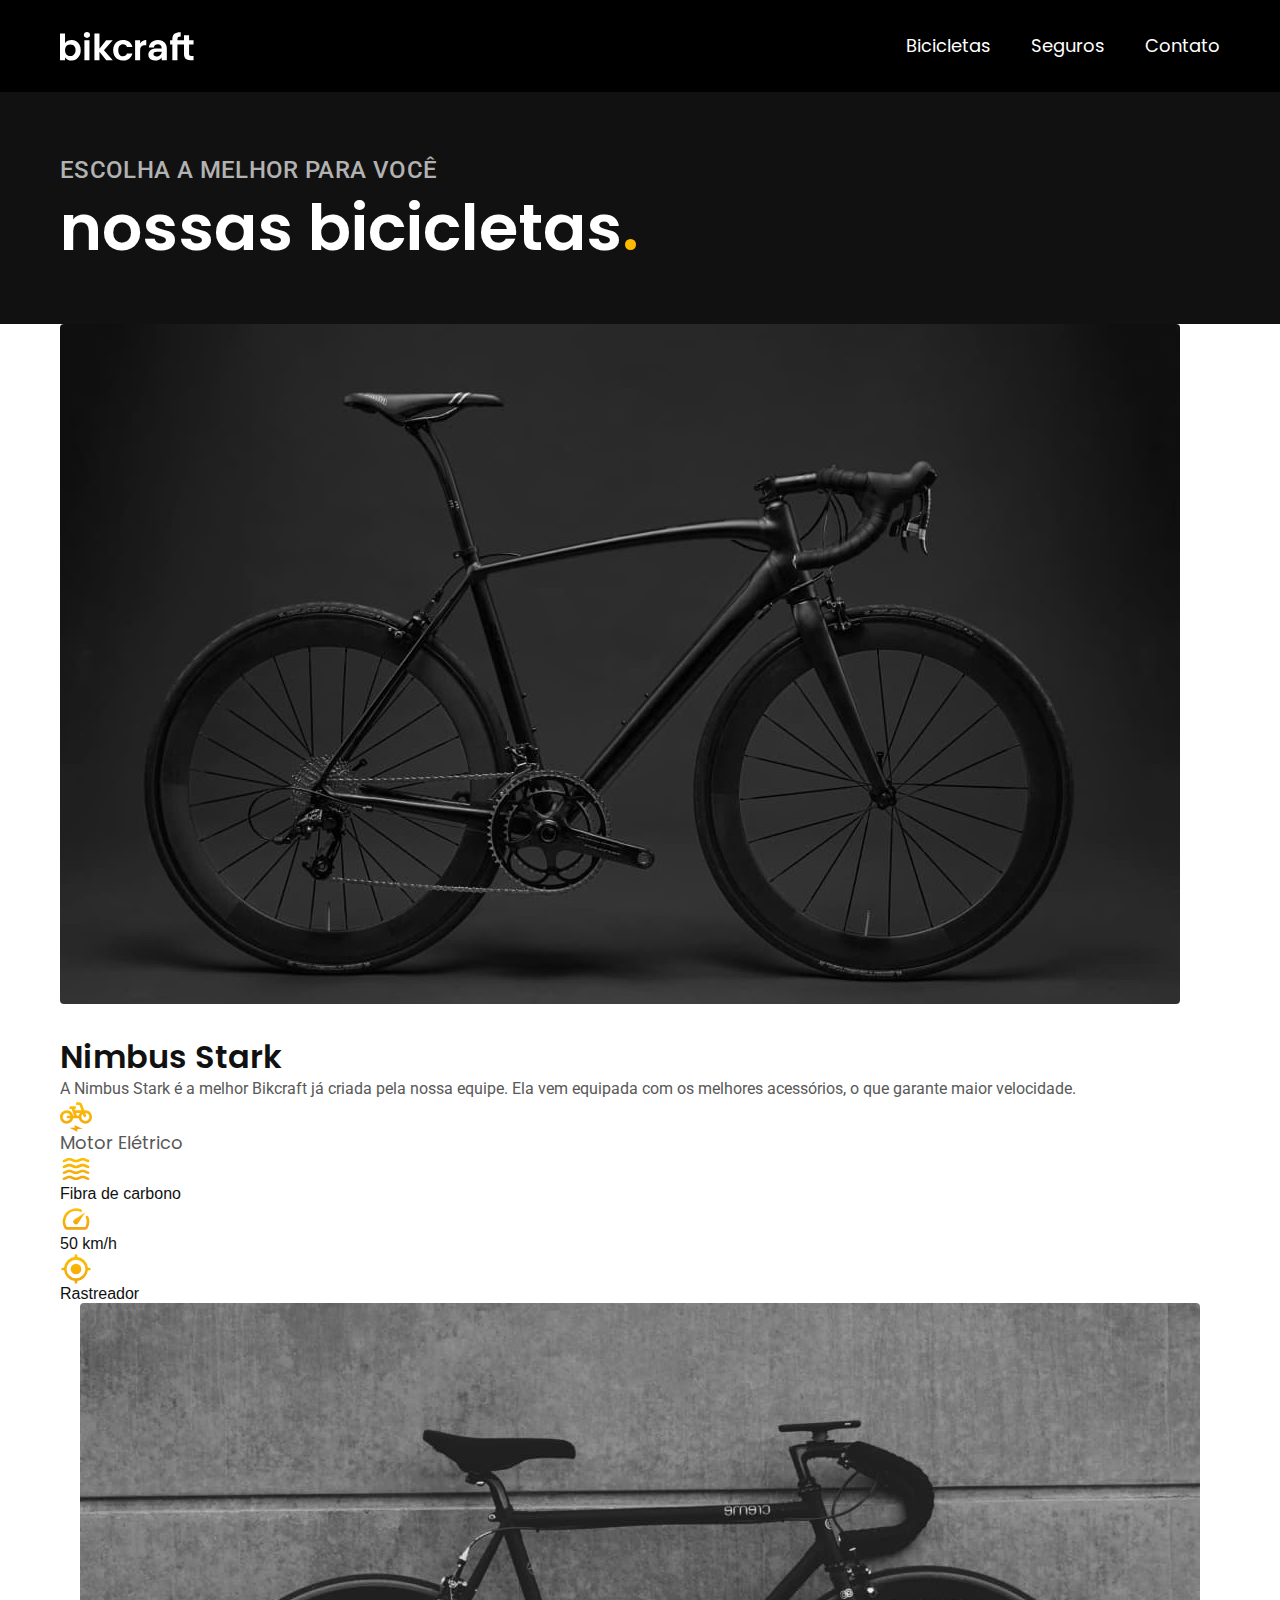
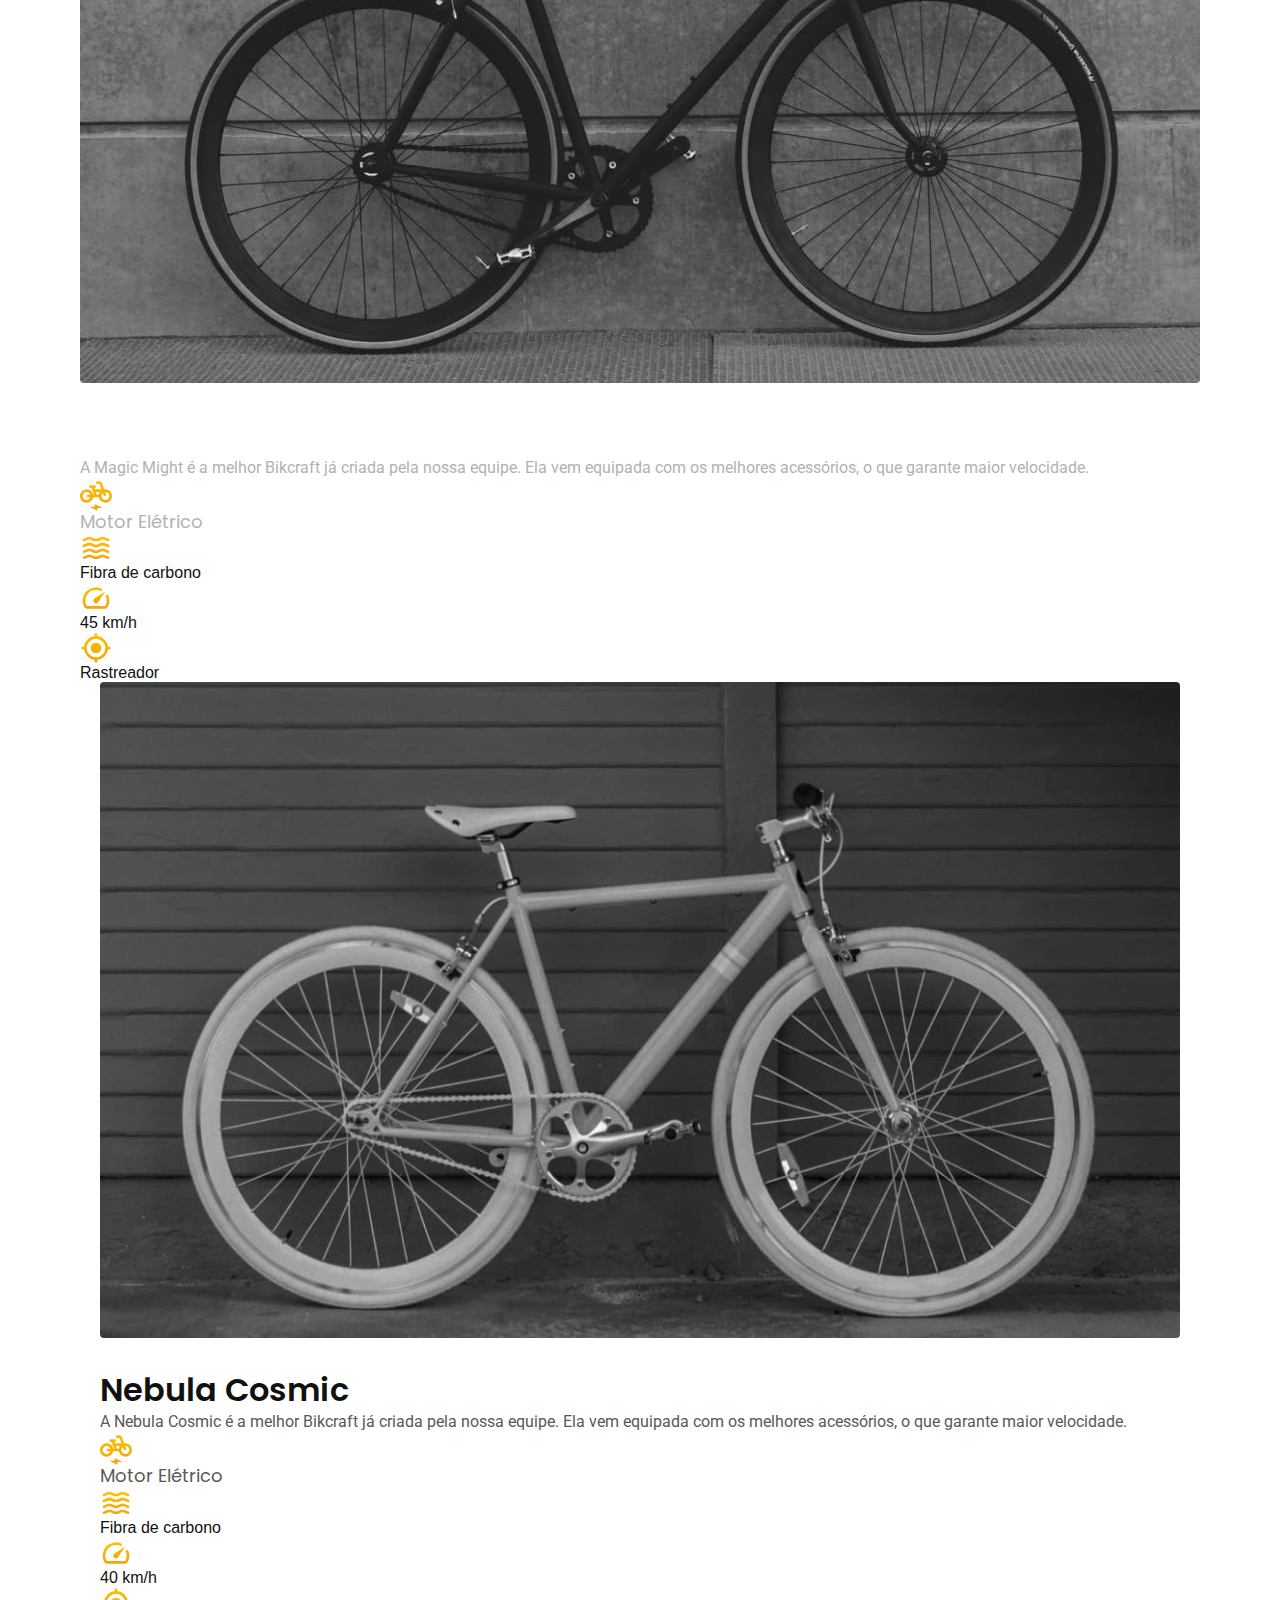
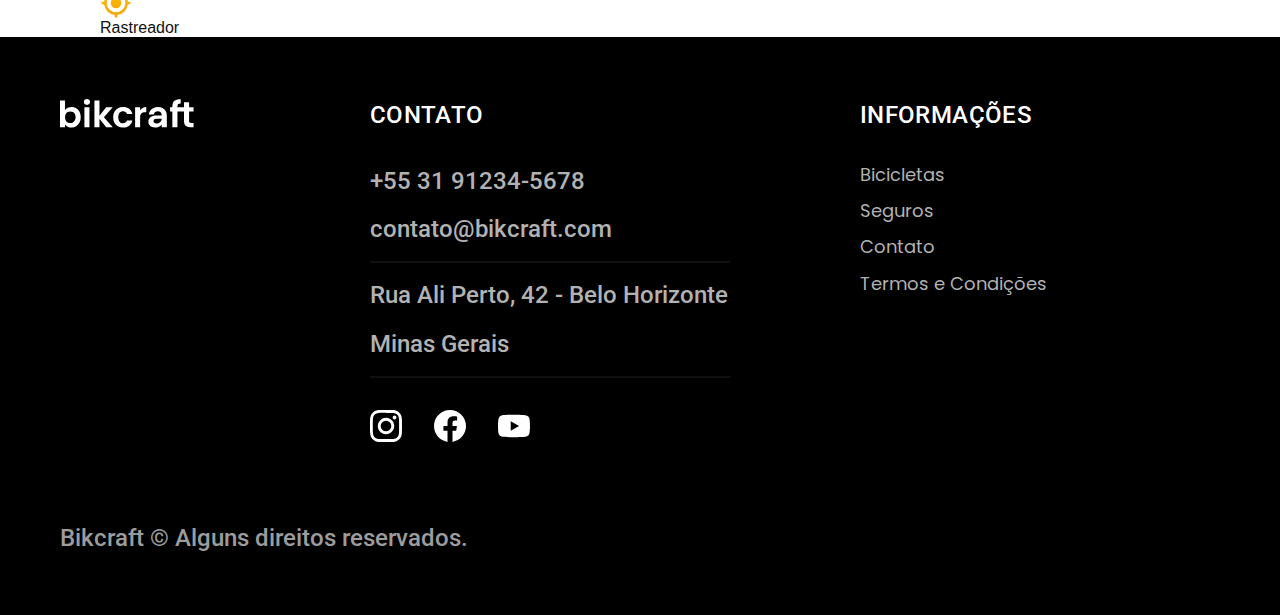
==== bicicletas.html @ cd5668ca "bicicletas-1" ====
<!DOCTYPE html>
<html lang="pt-br">

<head>
  <meta charset="UTF-8">
  <meta http-equiv="X-UA-Compatible" content="IE=edge">
  <meta name="viewport" content="width=device-width, initial-scale=1.0">
  <title>Bicicletas | Bikcraft</title>
  <meta name="description" content="Bicicletas.">

  <link rel="stylesheet" href="./css/style.css">

  <link rel="preconnect" href="https://fonts.googleapis.com">
  <link rel="preconnect" href="https://fonts.gstatic.com" crossorigin>
  <link href="https://fonts.googleapis.com/css2?family=Merriweather:ital,wght@1,900&family=Poppins:wght@400;600&family=Roboto:wght@400;500&display=swap" rel="stylesheet">

</head>

<body id="bicicletas">
  <header class="header-bg">
    <div class="header container">
      <a href="./">
        <img src="./svg-patrocinio/bikcraft.svg" alt="bikcraft">
      </a>

      <nav aria-label="primaria">
        <ul class="header-menu font-1-m cor-0">
          <li><a href="./bicicletas.html">Bicicletas</a></li>
          <li><a href="./seguros.html">Seguros</a></li>
          <li><a href="./contato.html">Contato</a></li>
        </ul>
      </nav>
    </div>
  </header>

  <main>
    <div class="titulo-bg">
      <div class="titulo container">
        <p class="font-2-l-b cor-5">Escolha a melhor para você</p>
        <h1 class="font-1-xxl cor-0">nossas bicicletas<span class="cor-p1">.</span></h1>
      </div>
    </div>

    <div class="bicicletas-bg">
      <div class="bicicletas container">
        <div class="bicicletas-imagem">
          <img src="./img-bicicletas/nimbus.jpg" alt="Bicicleta preta">
          <span class="font-2-m cor-0">R$ 4999</span>
        </div>
        <div class="bicicletas-conteudo">
          <h2 class="font-1-xl">Nimbus Stark</h2>
          <p class="font-2-s cor-8">A Nimbus Stark é a melhor Bikcraft já criada pela nossa equipe. Ela vem equipada com os melhores acessórios, o que garante maior velocidade.</p>
          <ul class="font-1-m cor-8">
            <li><img src="./svg-icone-vantagens/eletrica.svg" alt="">Motor Elétrico</li>
          </ul>
          <ul>
            <li><img src="./svg-icone-vantagens/carbono.svg" alt="">Fibra de carbono</li>
          </ul>
          <ul>
            <li><img src="./svg-icone-vantagens/velocidade.svg" alt="">50 km/h</li>
          </ul>
          <ul>
            <li><img src="./svg-icone-vantagens/rastreador.svg" alt="">Rastreador</li>
          </ul>

        </div>

        <div class="bicicletas-bg">
          <div class="bicicletas container">
            <div class="bicicletas-imagem">
              <img src="./img-bicicletas/magic.jpg" alt="Bicicleta preta">
              <span class="font-2-m cor-0">R$ 2499</span>
            </div>
            <div class="bicicletas-conteudo">
              <h2 class="font-1-xl cor-0">Magic Might</h2>
              <p class="font-2-s cor-5">A Magic Might é a melhor Bikcraft já criada pela nossa equipe. Ela vem equipada com os melhores acessórios, o que garante maior velocidade.</p>
              <ul class="font-1-m cor-5">
                <li><img src="./svg-icone-vantagens/eletrica.svg" alt="">Motor Elétrico</li>
              </ul>
              <ul>
                <li><img src="./svg-icone-vantagens/carbono.svg" alt="">Fibra de carbono</li>
              </ul>
              <ul>
                <li><img src="./svg-icone-vantagens/velocidade.svg" alt="">45 km/h</li>
              </ul>
              <ul>
                <li><img src="./svg-icone-vantagens/rastreador.svg" alt="">Rastreador</li>
              </ul>

            </div>

            <div class="bicicletas-bg">
              <div class="bicicletas container">
                <div class="bicicletas-imagem">
                  <img src="./img-bicicletas/nebula.jpg" alt="Bicicleta preta">
                  <span class="font-2-m cor-0">R$ 3999</span>
                </div>
                <div class="bicicletas-conteudo">
                  <h2 class="font-1-xl">Nebula Cosmic</h2>
                  <p class="font-2-s cor-8">A Nebula Cosmic é a melhor Bikcraft já criada pela nossa equipe. Ela vem equipada com os melhores acessórios, o que garante maior velocidade.</p>
                  <ul class="font-1-m cor-8">
                    <li><img src="./svg-icone-vantagens/eletrica.svg" alt="">Motor Elétrico</li>
                  </ul>
                  <ul>
                    <li><img src="./svg-icone-vantagens/carbono.svg" alt="">Fibra de carbono</li>
                  </ul>
                  <ul>
                    <li><img src="./svg-icone-vantagens/velocidade.svg" alt="">40 km/h</li>
                  </ul>
                  <ul>
                    <li><img src="./svg-icone-vantagens/rastreador.svg" alt="">Rastreador</li>
                  </ul>

                </div>

              </div>
            </div>

  </main>

  <footer class="footer-bg">
    <div class="footer container">
      <img src="./svg-patrocinio/bikcraft.svg" alt="Bikcraft">
      <div class="footer-contato">
        <h3 class="font-2-l-b cor-0">Contato </h3>
        <ul class="cor-5 font-2-m">
          <li><a href="tell:+5531912345678">+55 31 91234-5678</a></li>
          <li><a href="mailto:contato@bikcraft.com">contato@bikcraft.com</a></li>
          <li>Rua Ali Perto, 42 - Belo Horizonte</li>
          <li>Minas Gerais</li>
        </ul>
        <div class="footer-redes">
          <a href="./">
            <img src="./svg-icone-info/instagram.svg" alt="Instagram">
          </a>
          <a href=" ./">
            <img src="./svg-icone-info/facebook.svg" alt="Facebook">
          </a>
          <a href=" ./">
            <img src="./svg-icone-info/youtube.svg" alt="YouTube">
          </a>
        </div>
      </div>
      <div class="footer-informacoes">
        <h3 class="font-2-l-b cor-0">Informações</h3>
        <nav>
          <ul class="font-1-m cor-5">
            <li><a href="./bicicletas.html">Bicicletas</a></li>
            <li><a href="./seguros.html">Seguros</a></li>
            <li><a href="./contato.html">Contato</a></li>
            <li><a href="./termos.html">Termos e Condições</a></li>
          </ul>
        </nav>
      </div>
      <p class="footer-copy font-2-m cor-6">Bikcraft © Alguns direitos reservados.</p>
    </div>
  </footer>

</body>

</html>
---- css/style.css ----
@import url(./global/global.css);
@import url(./utilidades/tipografia.css);
@import url(./utilidades/cores.css);
@import url(./global/header.css);
@import url(./global/footer.css);
@import url(./utilidades/componentes.css);
@import url(./home/introducao.css);
@import url(./home/tecnologia.css);
@import url(./home/parceiros.css);
@import url(./home/depoimento.css);
@import url(./bicicletas/bicicletas-lista.css);
@import url(./bicicletas/bicicletas.css);
@import url(./seguros/seguros.css);
@import url(./termos/termos.css);
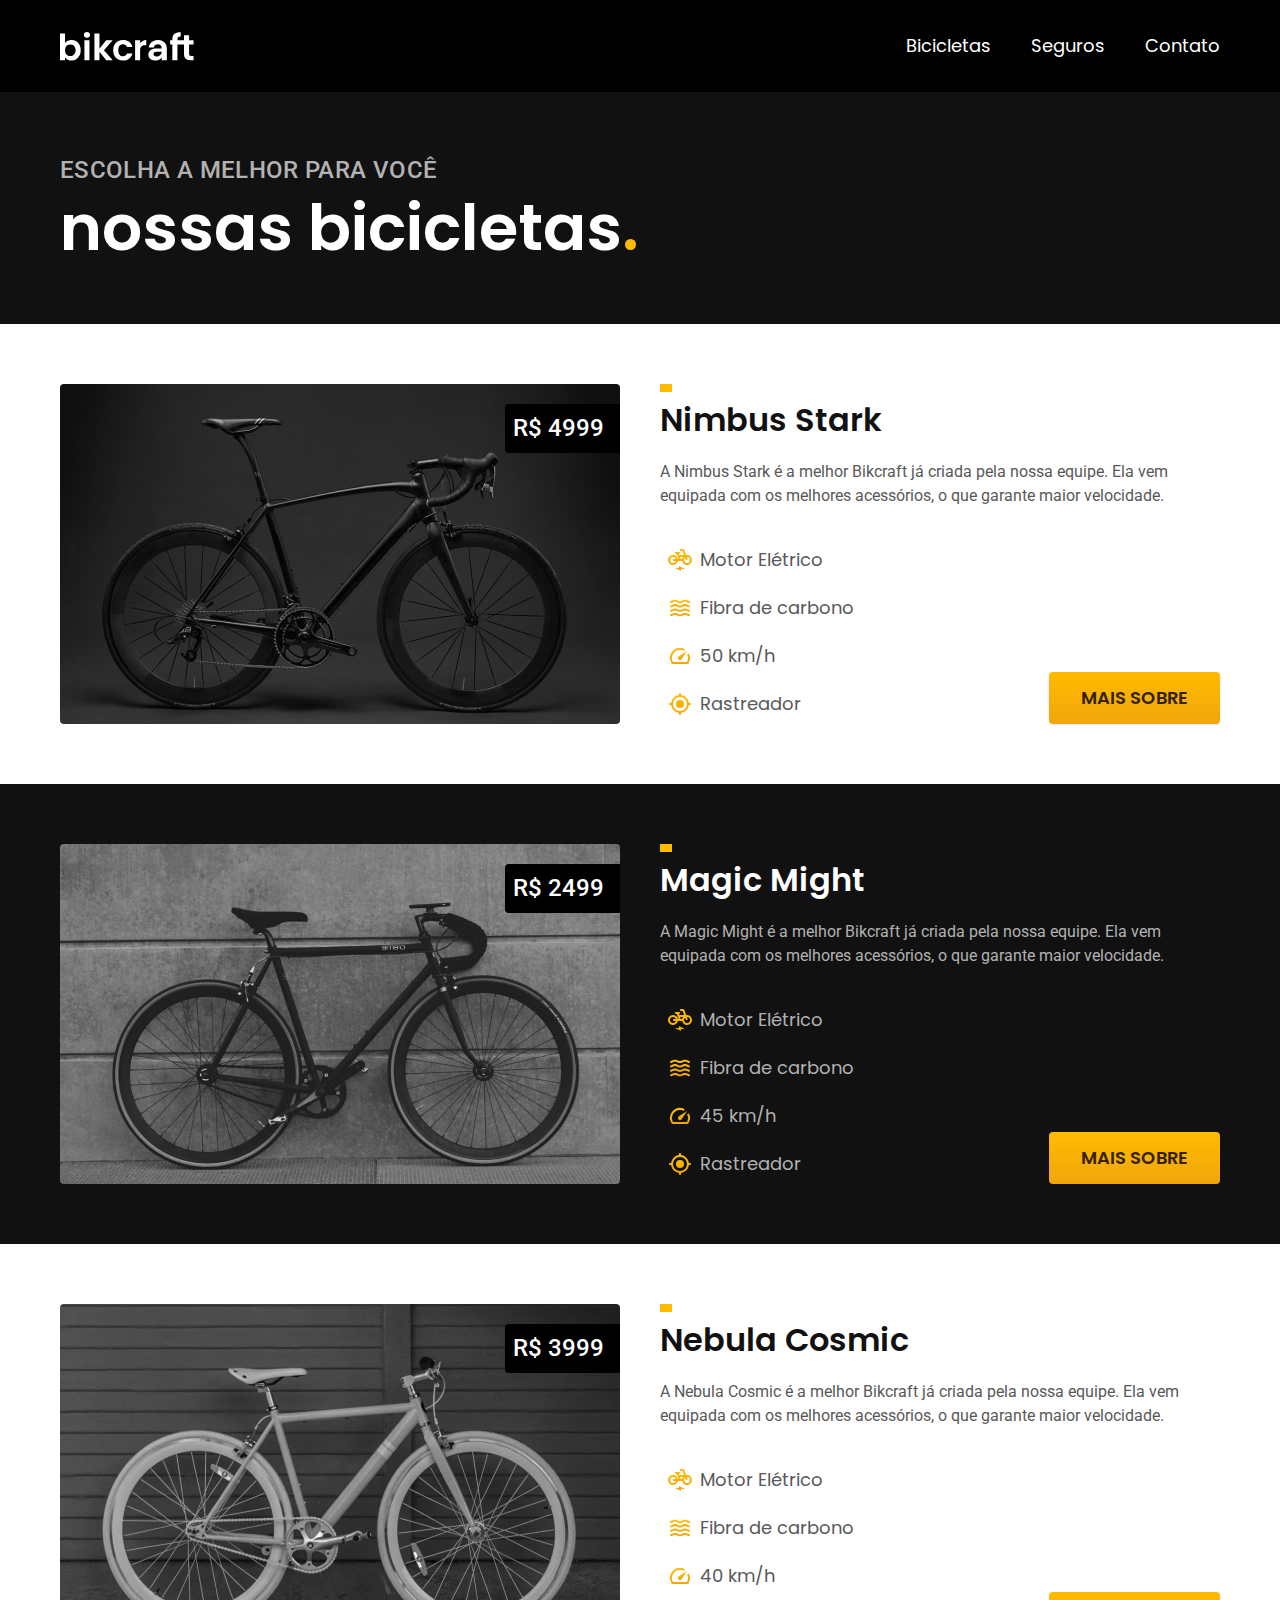
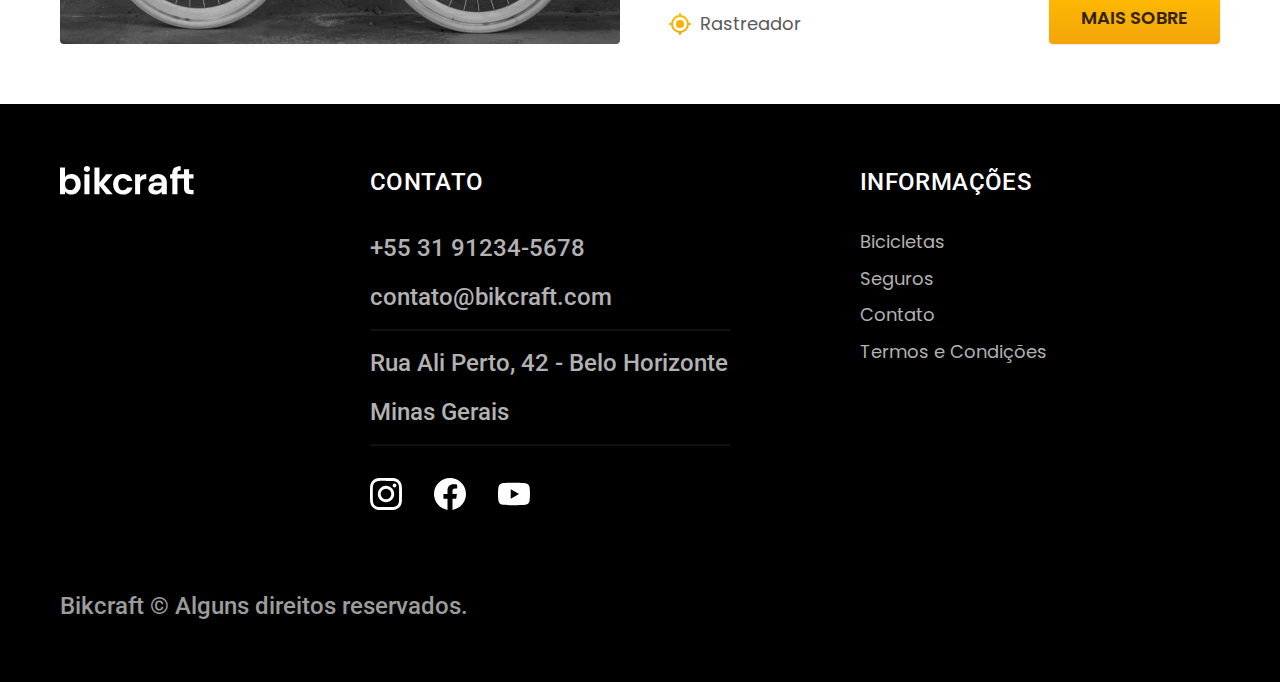
==== commit 1bdb70fa: "bicicletas2" ====
--- a/bicicletas.html
+++ b/bicicletas.html
@@ -41,80 +41,83 @@
       </div>
     </div>
 
+
+    <div class="bicicletas container">
+      <div class="bicicletas-imagem">
+        <img src="./img-bicicletas/nimbus.jpg" alt="Bicicleta preta">
+        <span class="font-2-m cor-0">R$ 4999</span>
+      </div>
+      <div class="bicicletas-conteudo">
+        <h2 class="font-1-xl">Nimbus Stark</h2>
+        <p class="font-2-s cor-8">A Nimbus Stark é a melhor Bikcraft já criada pela nossa equipe. Ela vem equipada com os melhores acessórios, o que garante maior velocidade.</p>
+        <ul class="font-1-m cor-8">
+          <li><img src="./svg-icone-vantagens/eletrica.svg" alt="">Motor Elétrico</li>
+
+          <li><img src="./svg-icone-vantagens/carbono.svg" alt="">Fibra de carbono</li>
+
+          <li><img src="./svg-icone-vantagens/velocidade.svg" alt="">50 km/h</li>
+
+          <li><img src="./svg-icone-vantagens/rastreador.svg" alt="">Rastreador</li>
+        </ul>
+
+        <a class="botao seta" href="./bicicletas/nimbus.html">Mais Sobre</a>
+
+      </div>
+    </div>
+
+
     <div class="bicicletas-bg">
       <div class="bicicletas container">
         <div class="bicicletas-imagem">
-          <img src="./img-bicicletas/nimbus.jpg" alt="Bicicleta preta">
-          <span class="font-2-m cor-0">R$ 4999</span>
+          <img src="./img-bicicletas/magic.jpg" alt="Bicicleta preta">
+          <span class="font-2-m cor-0">R$ 2499</span>
         </div>
         <div class="bicicletas-conteudo">
-          <h2 class="font-1-xl">Nimbus Stark</h2>
-          <p class="font-2-s cor-8">A Nimbus Stark é a melhor Bikcraft já criada pela nossa equipe. Ela vem equipada com os melhores acessórios, o que garante maior velocidade.</p>
-          <ul class="font-1-m cor-8">
+          <h2 class="font-1-xl cor-0">Magic Might</h2>
+          <p class="font-2-s cor-5">A Magic Might é a melhor Bikcraft já criada pela nossa equipe. Ela vem equipada com os melhores acessórios, o que garante maior velocidade.</p>
+          <ul class="font-1-m cor-5">
             <li><img src="./svg-icone-vantagens/eletrica.svg" alt="">Motor Elétrico</li>
-          </ul>
-          <ul>
+
             <li><img src="./svg-icone-vantagens/carbono.svg" alt="">Fibra de carbono</li>
-          </ul>
-          <ul>
-            <li><img src="./svg-icone-vantagens/velocidade.svg" alt="">50 km/h</li>
-          </ul>
-          <ul>
+
+            <li><img src="./svg-icone-vantagens/velocidade.svg" alt="">45 km/h</li>
+
             <li><img src="./svg-icone-vantagens/rastreador.svg" alt="">Rastreador</li>
           </ul>
 
+          <a class="botao seta" href="./bicicletas/magic.html">Mais Sobre</a>
+
         </div>
+      </div>
+    </div>
 
-        <div class="bicicletas-bg">
-          <div class="bicicletas container">
-            <div class="bicicletas-imagem">
-              <img src="./img-bicicletas/magic.jpg" alt="Bicicleta preta">
-              <span class="font-2-m cor-0">R$ 2499</span>
-            </div>
-            <div class="bicicletas-conteudo">
-              <h2 class="font-1-xl cor-0">Magic Might</h2>
-              <p class="font-2-s cor-5">A Magic Might é a melhor Bikcraft já criada pela nossa equipe. Ela vem equipada com os melhores acessórios, o que garante maior velocidade.</p>
-              <ul class="font-1-m cor-5">
-                <li><img src="./svg-icone-vantagens/eletrica.svg" alt="">Motor Elétrico</li>
-              </ul>
-              <ul>
-                <li><img src="./svg-icone-vantagens/carbono.svg" alt="">Fibra de carbono</li>
-              </ul>
-              <ul>
-                <li><img src="./svg-icone-vantagens/velocidade.svg" alt="">45 km/h</li>
-              </ul>
-              <ul>
-                <li><img src="./svg-icone-vantagens/rastreador.svg" alt="">Rastreador</li>
-              </ul>
 
-            </div>
 
-            <div class="bicicletas-bg">
-              <div class="bicicletas container">
-                <div class="bicicletas-imagem">
-                  <img src="./img-bicicletas/nebula.jpg" alt="Bicicleta preta">
-                  <span class="font-2-m cor-0">R$ 3999</span>
-                </div>
-                <div class="bicicletas-conteudo">
-                  <h2 class="font-1-xl">Nebula Cosmic</h2>
-                  <p class="font-2-s cor-8">A Nebula Cosmic é a melhor Bikcraft já criada pela nossa equipe. Ela vem equipada com os melhores acessórios, o que garante maior velocidade.</p>
-                  <ul class="font-1-m cor-8">
-                    <li><img src="./svg-icone-vantagens/eletrica.svg" alt="">Motor Elétrico</li>
-                  </ul>
-                  <ul>
-                    <li><img src="./svg-icone-vantagens/carbono.svg" alt="">Fibra de carbono</li>
-                  </ul>
-                  <ul>
-                    <li><img src="./svg-icone-vantagens/velocidade.svg" alt="">40 km/h</li>
-                  </ul>
-                  <ul>
-                    <li><img src="./svg-icone-vantagens/rastreador.svg" alt="">Rastreador</li>
-                  </ul>
 
-                </div>
+    <div class="bicicletas container">
+      <div class="bicicletas-imagem">
+        <img src="./img-bicicletas/nebula.jpg" alt="Bicicleta preta">
+        <span class="font-2-m cor-0">R$ 3999</span>
+      </div>
+      <div class="bicicletas-conteudo">
+        <h2 class="font-1-xl">Nebula Cosmic</h2>
+        <p class="font-2-s cor-8">A Nebula Cosmic é a melhor Bikcraft já criada pela nossa equipe. Ela vem equipada com os melhores acessórios, o que garante maior velocidade.</p>
+        <ul class="font-1-m cor-8">
+          <li><img src="./svg-icone-vantagens/eletrica.svg" alt="">Motor Elétrico</li>
 
-              </div>
-            </div>
+          <li><img src="./svg-icone-vantagens/carbono.svg" alt="">Fibra de carbono</li>
+
+          <li><img src="./svg-icone-vantagens/velocidade.svg" alt="">40 km/h</li>
+
+          <li><img src="./svg-icone-vantagens/rastreador.svg" alt="">Rastreador</li>
+        </ul>
+
+        <a class="botao seta" href="./bicicletas/nebula.html">Mais Sobre</a>
+
+      </div>
+
+    </div>
+
 
   </main>
 
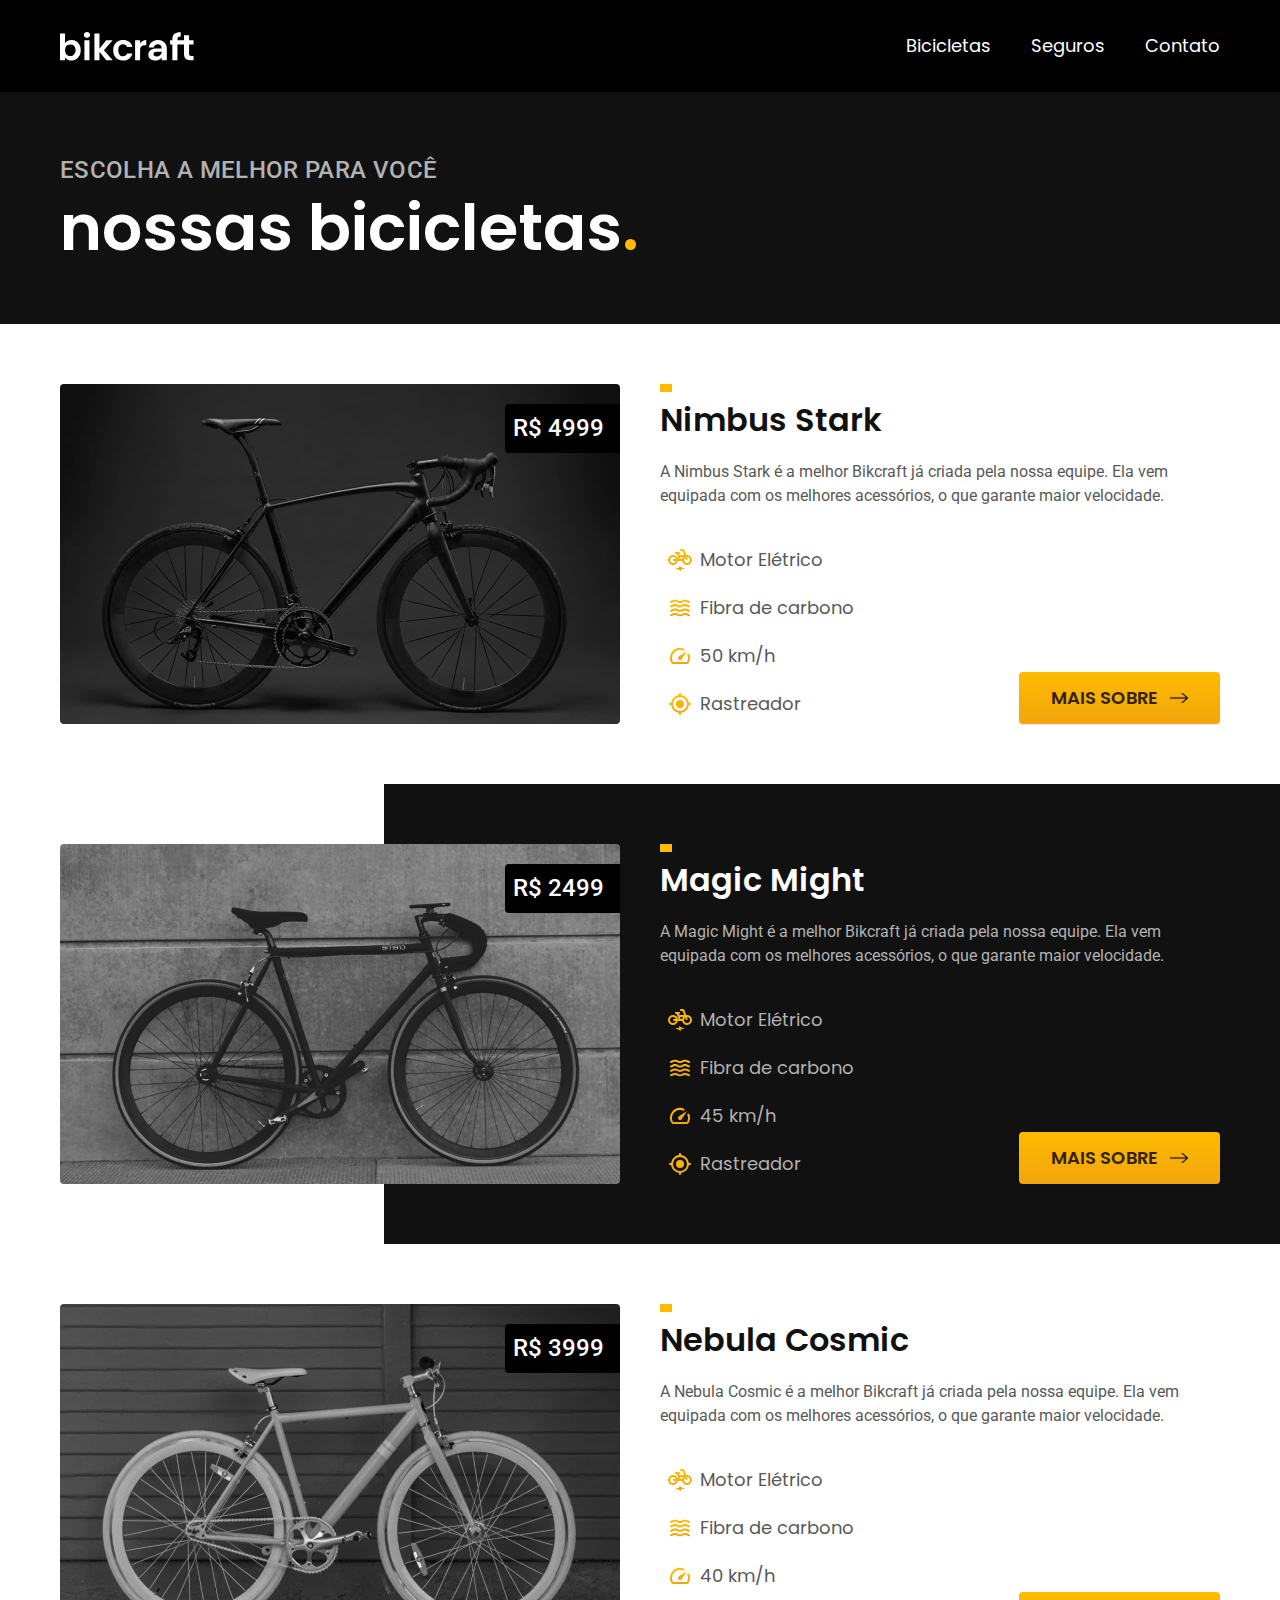
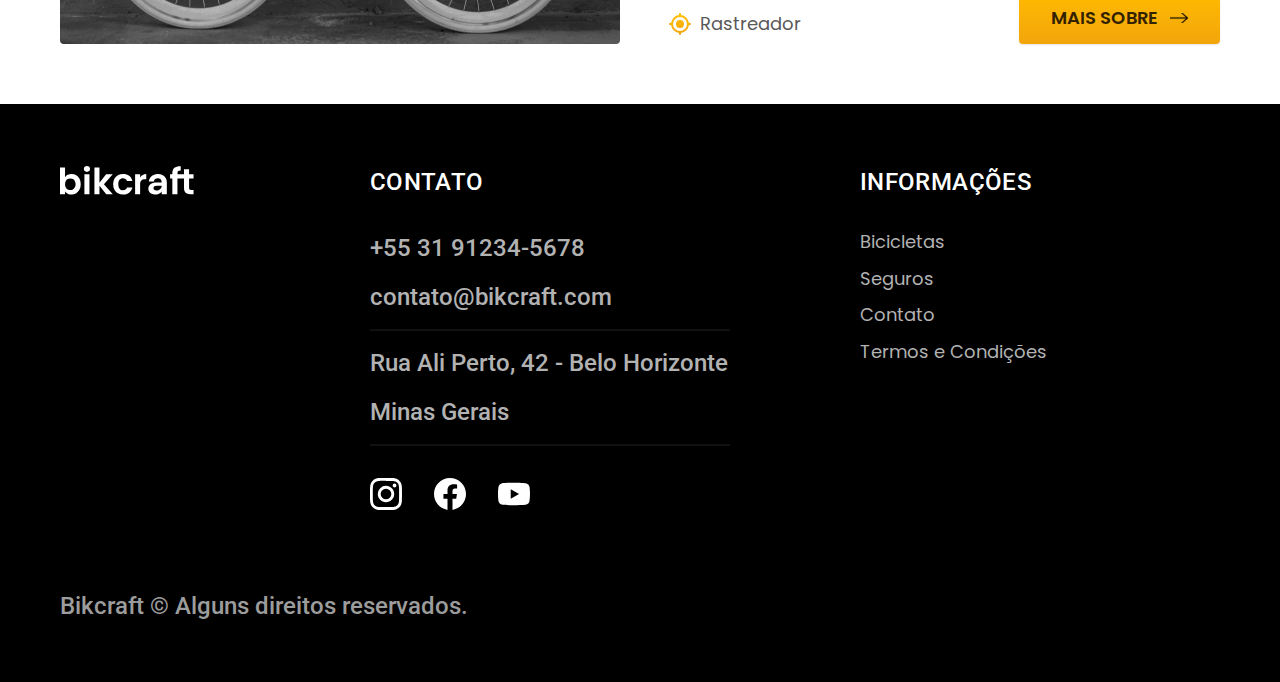
==== commit 5927bef8: "otimizacoes" ====
--- a/bicicletas.html
+++ b/bicicletas.html
@@ -8,6 +8,7 @@
   <title>Bicicletas | Bikcraft</title>
   <meta name="description" content="Bicicletas.">
 
+  <link rel="preload" href="./css/style.css" as="style">
   <link rel="stylesheet" href="./css/style.css">
 
   <link rel="preconnect" href="https://fonts.googleapis.com">
@@ -20,7 +21,7 @@
   <header class="header-bg">
     <div class="header container">
       <a href="./">
-        <img src="./svg-patrocinio/bikcraft.svg" alt="bikcraft">
+        <img src="./svg-patrocinio/bikcraft.svg" width="136" height="32" alt="bikcraft">
       </a>
 
       <nav aria-label="primaria">
@@ -44,20 +45,20 @@
 
     <div class="bicicletas container">
       <div class="bicicletas-imagem">
-        <img src="./img-bicicletas/nimbus.jpg" alt="Bicicleta preta">
+        <img src="./img-bicicletas/nimbus.jpg" width="1120" height="680" alt="Bicicleta preta">
         <span class="font-2-m cor-0">R$ 4999</span>
       </div>
       <div class="bicicletas-conteudo">
         <h2 class="font-1-xl">Nimbus Stark</h2>
         <p class="font-2-s cor-8">A Nimbus Stark é a melhor Bikcraft já criada pela nossa equipe. Ela vem equipada com os melhores acessórios, o que garante maior velocidade.</p>
         <ul class="font-1-m cor-8">
-          <li><img src="./svg-icone-vantagens/eletrica.svg" alt="">Motor Elétrico</li>
+          <li><img src="./svg-icone-vantagens/eletrica.svg" width="24" height="24" alt="">Motor Elétrico</li>
 
-          <li><img src="./svg-icone-vantagens/carbono.svg" alt="">Fibra de carbono</li>
+          <li><img src="./svg-icone-vantagens/carbono.svg" width="24" height="24" alt="">Fibra de carbono</li>
 
-          <li><img src="./svg-icone-vantagens/velocidade.svg" alt="">50 km/h</li>
+          <li><img src="./svg-icone-vantagens/velocidade.svg" width="24" height="24" alt="">50 km/h</li>
 
-          <li><img src="./svg-icone-vantagens/rastreador.svg" alt="">Rastreador</li>
+          <li><img src="./svg-icone-vantagens/rastreador.svg" width="24" height="24" alt="">Rastreador</li>
         </ul>
 
         <a class="botao seta" href="./bicicletas/nimbus.html">Mais Sobre</a>
@@ -69,20 +70,20 @@
     <div class="bicicletas-bg">
       <div class="bicicletas container">
         <div class="bicicletas-imagem">
-          <img src="./img-bicicletas/magic.jpg" alt="Bicicleta preta">
+          <img src="./img-bicicletas/magic.jpg" width="1120" height="680" alt="Bicicleta preta">
           <span class="font-2-m cor-0">R$ 2499</span>
         </div>
         <div class="bicicletas-conteudo">
           <h2 class="font-1-xl cor-0">Magic Might</h2>
           <p class="font-2-s cor-5">A Magic Might é a melhor Bikcraft já criada pela nossa equipe. Ela vem equipada com os melhores acessórios, o que garante maior velocidade.</p>
           <ul class="font-1-m cor-5">
-            <li><img src="./svg-icone-vantagens/eletrica.svg" alt="">Motor Elétrico</li>
+            <li><img src="./svg-icone-vantagens/eletrica.svg" width="24" height="24" alt="">Motor Elétrico</li>
 
-            <li><img src="./svg-icone-vantagens/carbono.svg" alt="">Fibra de carbono</li>
+            <li><img src="./svg-icone-vantagens/carbono.svg" width="24" height="24" alt="">Fibra de carbono</li>
 
-            <li><img src="./svg-icone-vantagens/velocidade.svg" alt="">45 km/h</li>
+            <li><img src="./svg-icone-vantagens/velocidade.svg" width="24" height="24" alt="">45 km/h</li>
 
-            <li><img src="./svg-icone-vantagens/rastreador.svg" alt="">Rastreador</li>
+            <li><img src="./svg-icone-vantagens/rastreador.svg" width="24" height="24" alt="">Rastreador</li>
           </ul>
 
           <a class="botao seta" href="./bicicletas/magic.html">Mais Sobre</a>
@@ -96,20 +97,20 @@
 
     <div class="bicicletas container">
       <div class="bicicletas-imagem">
-        <img src="./img-bicicletas/nebula.jpg" alt="Bicicleta preta">
+        <img src="./img-bicicletas/nebula.jpg" width="1120" height="680" alt="Bicicleta preta">
         <span class="font-2-m cor-0">R$ 3999</span>
       </div>
       <div class="bicicletas-conteudo">
         <h2 class="font-1-xl">Nebula Cosmic</h2>
         <p class="font-2-s cor-8">A Nebula Cosmic é a melhor Bikcraft já criada pela nossa equipe. Ela vem equipada com os melhores acessórios, o que garante maior velocidade.</p>
         <ul class="font-1-m cor-8">
-          <li><img src="./svg-icone-vantagens/eletrica.svg" alt="">Motor Elétrico</li>
+          <li><img src="./svg-icone-vantagens/eletrica.svg" width="24" height="24" alt="">Motor Elétrico</li>
 
-          <li><img src="./svg-icone-vantagens/carbono.svg" alt="">Fibra de carbono</li>
+          <li><img src="./svg-icone-vantagens/carbono.svg" width="24" height="24" alt="">Fibra de carbono</li>
 
-          <li><img src="./svg-icone-vantagens/velocidade.svg" alt="">40 km/h</li>
+          <li><img src="./svg-icone-vantagens/velocidade.svg" width="24" height="24" alt="">40 km/h</li>
 
-          <li><img src="./svg-icone-vantagens/rastreador.svg" alt="">Rastreador</li>
+          <li><img src="./svg-icone-vantagens/rastreador.svg" width="24" height="24" alt="">Rastreador</li>
         </ul>
 
         <a class="botao seta" href="./bicicletas/nebula.html">Mais Sobre</a>
@@ -123,7 +124,7 @@
 
   <footer class="footer-bg">
     <div class="footer container">
-      <img src="./svg-patrocinio/bikcraft.svg" alt="Bikcraft">
+      <img src="./svg-patrocinio/bikcraft.svg" width="136" height="32" alt="Bikcraft">
       <div class="footer-contato">
         <h3 class="font-2-l-b cor-0">Contato </h3>
         <ul class="cor-5 font-2-m">
@@ -134,13 +135,13 @@
         </ul>
         <div class="footer-redes">
           <a href="./">
-            <img src="./svg-icone-info/instagram.svg" alt="Instagram">
+            <img src="./svg-icone-info/instagram.svg" width="32" height="32" alt="Instagram">
           </a>
           <a href=" ./">
-            <img src="./svg-icone-info/facebook.svg" alt="Facebook">
+            <img src="./svg-icone-info/facebook.svg" width="32" height="32" alt="Facebook">
           </a>
           <a href=" ./">
-            <img src="./svg-icone-info/youtube.svg" alt="YouTube">
+            <img src="./svg-icone-info/youtube.svg" width="32" height="32" alt="YouTube">
           </a>
         </div>
       </div>
--- a/css/style.css
+++ b/css/style.css
@@ -4,11 +4,19 @@
 @import url(./global/header.css);
 @import url(./global/footer.css);
 @import url(./utilidades/componentes.css);
+@import url(./utilidades/formulario.css);
 @import url(./home/introducao.css);
 @import url(./home/tecnologia.css);
 @import url(./home/parceiros.css);
 @import url(./home/depoimento.css);
 @import url(./bicicletas/bicicletas-lista.css);
 @import url(./bicicletas/bicicletas.css);
+@import url(./bicicleta/bicicleta.css);
 @import url(./seguros/seguros.css);
+@import url(./bicicleta/seguro.css);
+@import url(./seguros/vantagens.css);
+@import url(./seguros/perguntas.css);
+@import url(./contato/contato.css);
+@import url(./contato/lojas.css);
+@import url(./orcamento/orcamento.css);
 @import url(./termos/termos.css);
--- a/css/style.css
+++ b/css/style.css
@@ -4,11 +4,19 @@
 @import url(./global/header.css);
 @import url(./global/footer.css);
 @import url(./utilidades/componentes.css);
+@import url(./utilidades/formulario.css);
 @import url(./home/introducao.css);
 @import url(./home/tecnologia.css);
 @import url(./home/parceiros.css);
 @import url(./home/depoimento.css);
 @import url(./bicicletas/bicicletas-lista.css);
 @import url(./bicicletas/bicicletas.css);
+@import url(./bicicleta/bicicleta.css);
 @import url(./seguros/seguros.css);
+@import url(./bicicleta/seguro.css);
+@import url(./seguros/vantagens.css);
+@import url(./seguros/perguntas.css);
+@import url(./contato/contato.css);
+@import url(./contato/lojas.css);
+@import url(./orcamento/orcamento.css);
 @import url(./termos/termos.css);
